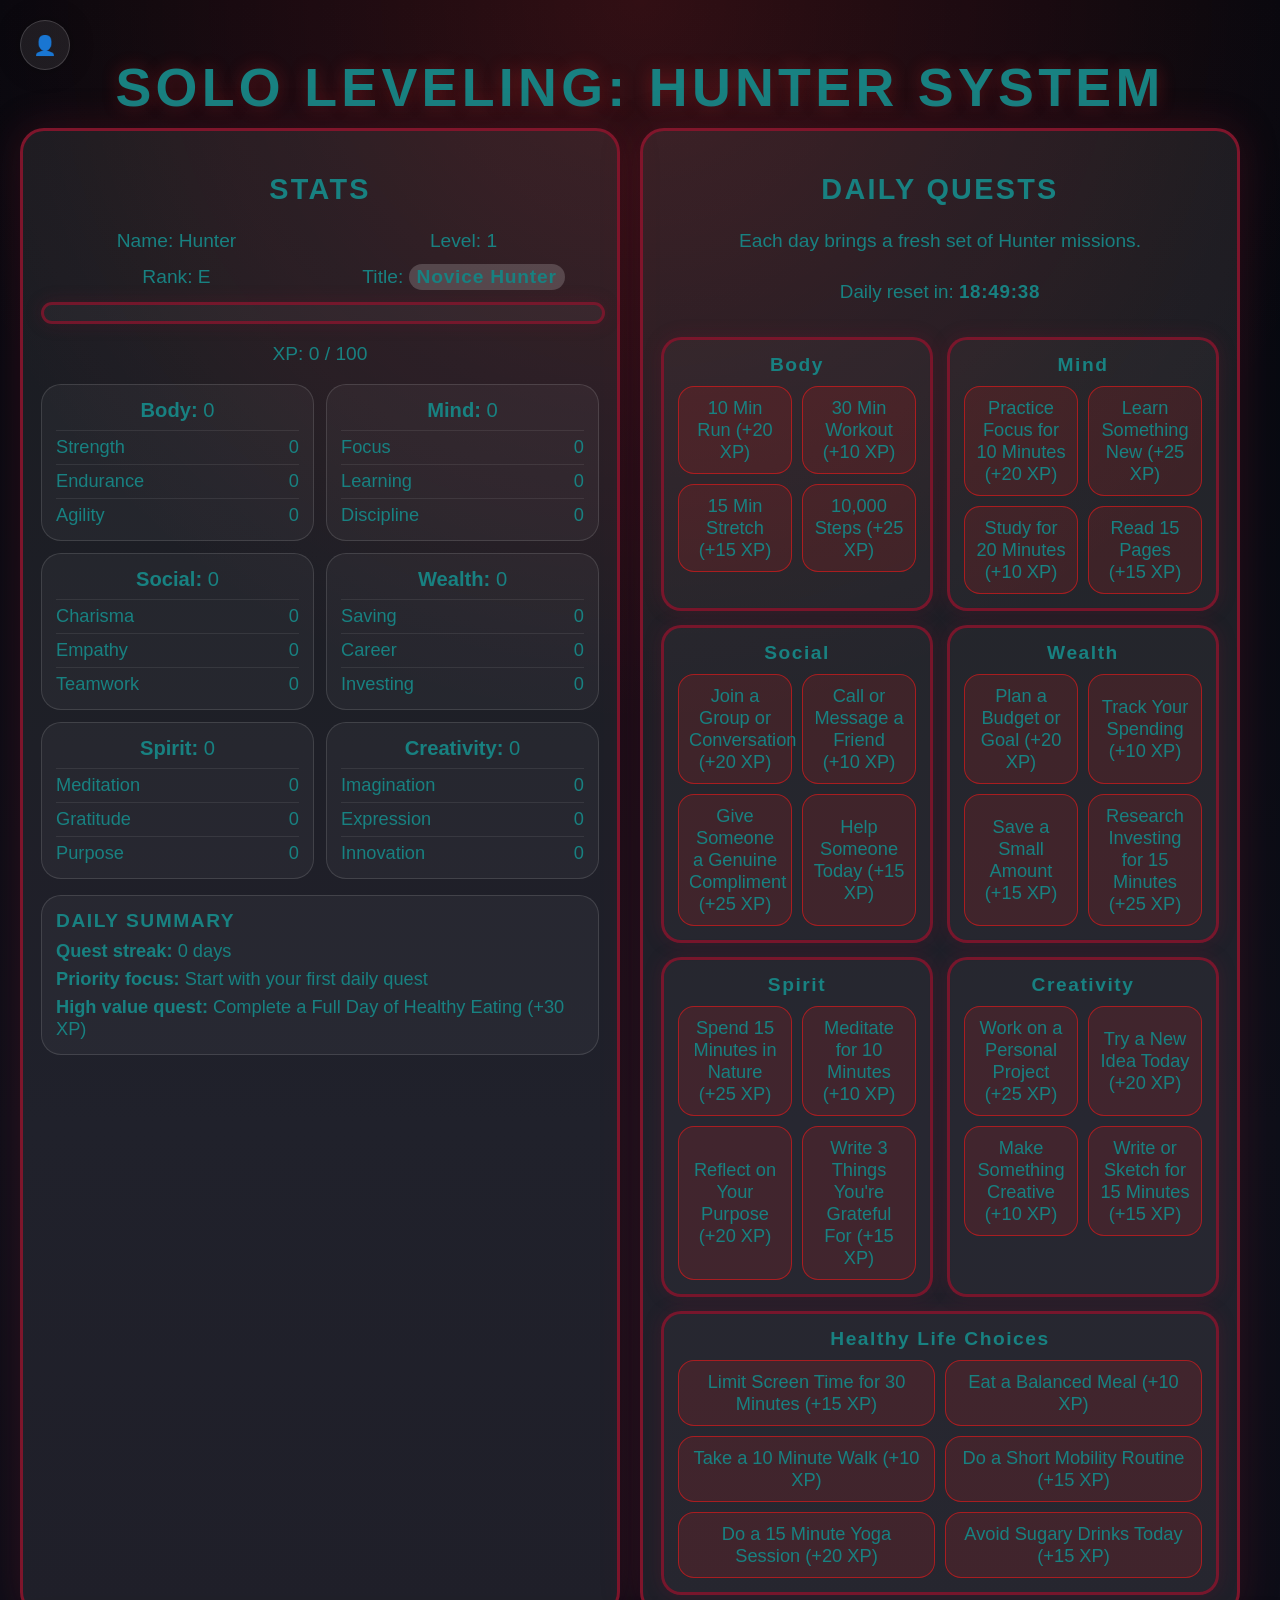
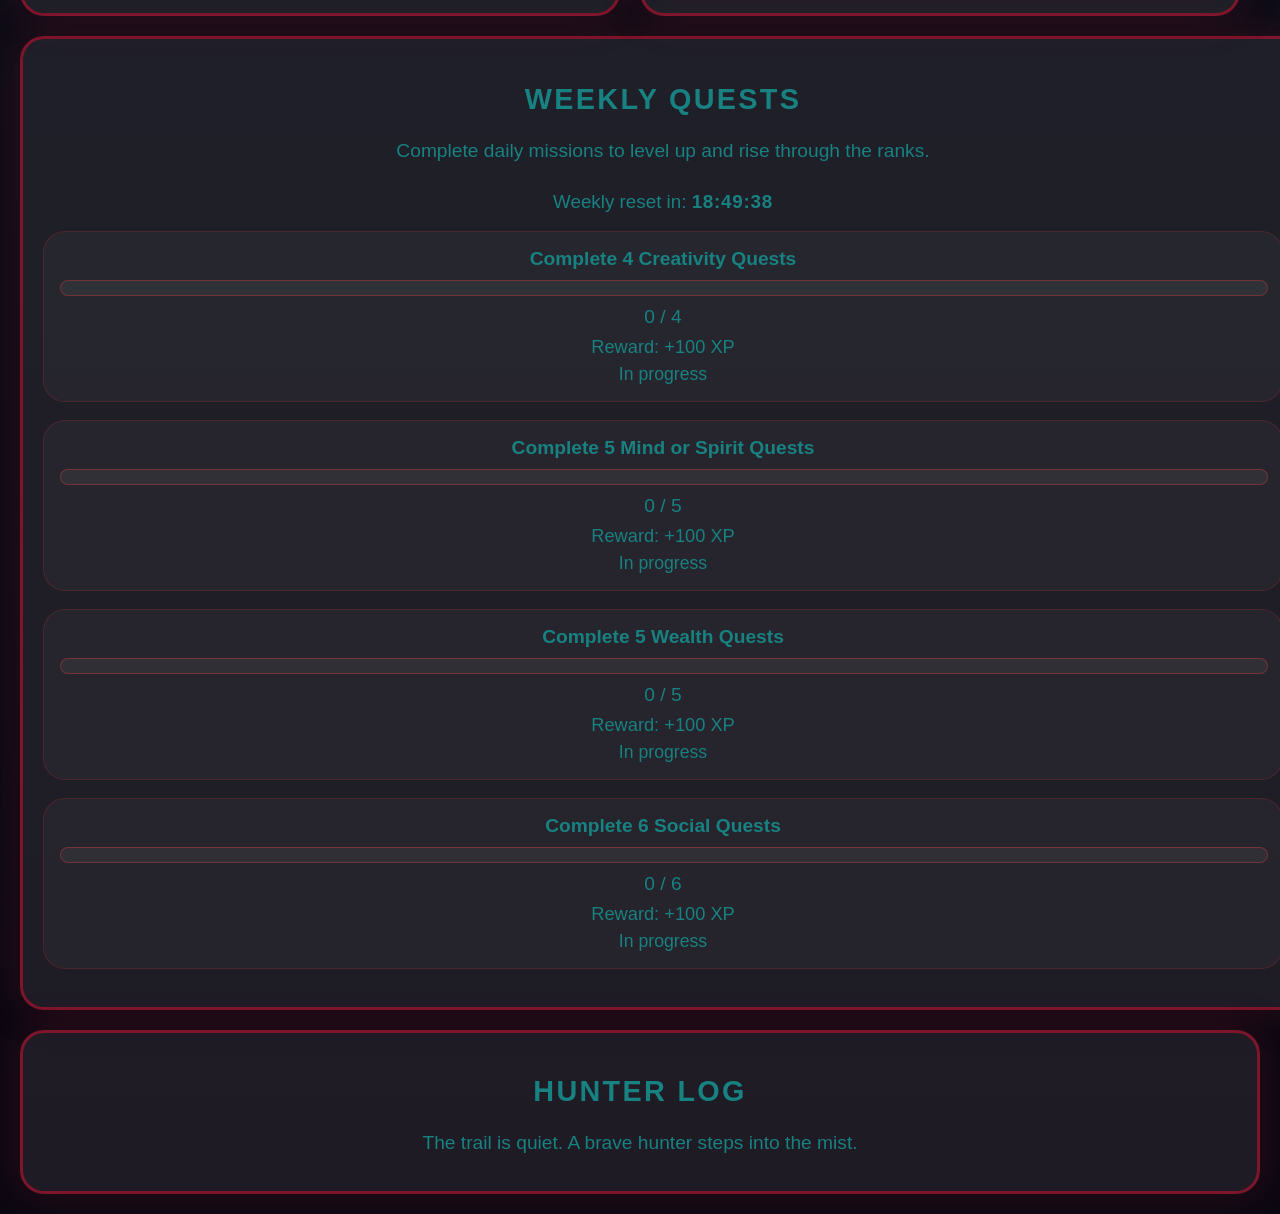
==== index.html @ 5b63851d "Add files via upload" ====
<!DOCTYPE html>
<html>
<head>
    <title>Hunter System</title>
    <link rel="stylesheet" href="style.css">
</head>

<body>

<h1>SOLO LEVELING: HUNTER SYSTEM</h1>

<div id="accountIcon" title="Change Hunter Name">👤</div>
<div id="accountPopup">
    <div class="popupHeader">
        <span>Account</span>
        <button id="closeAccountPopup" type="button">×</button>
    </div>
    <label for="playerNameInput">Hunter Name</label>
    <input id="playerNameInput" type="text" placeholder="Enter your name" maxlength="20">
</div>

<div id="hud">

    <!-- ===================== STATS PANEL ===================== -->
    <div id="statsPanel">
        <h2>STATS</h2>

        <div class="statRow">
            <p>Name: <span id="playerNameDisplay">Hunter</span></p>
            <p>Level: <span id="levelDisplay">1</span></p>
        </div>
        <div class="statRow">
            <p>Rank: <span id="rankDisplay">E</span></p>
            <p>Title: <span id="titleDisplay">Novice Hunter</span></p>
        </div>

        <div id="xpBarContainer">
            <div id="xpBar"></div>
        </div>

        <p>XP: <span id="xpDisplay">0</span> / <span id="xpMaxDisplay">100</span></p>

        <div id="statGrid">

            <div class="statItem">
                <div class="statItemHeader"><strong>Body:</strong> <span id="bodyDisplay">0</span></div>
                <div class="subStatList">
                    <div class="subStat"><span>Strength</span><span id="bodyStrengthDisplay">0</span></div>
                    <div class="subStat"><span>Endurance</span><span id="bodyEnduranceDisplay">0</span></div>
                    <div class="subStat"><span>Agility</span><span id="bodyAgilityDisplay">0</span></div>
                </div>
            </div>

            <div class="statItem">
                <div class="statItemHeader"><strong>Mind:</strong> <span id="mindDisplay">0</span></div>
                <div class="subStatList">
                    <div class="subStat"><span>Focus</span><span id="mindFocusDisplay">0</span></div>
                    <div class="subStat"><span>Learning</span><span id="mindLearningDisplay">0</span></div>
                    <div class="subStat"><span>Discipline</span><span id="mindDisciplineDisplay">0</span></div>
                </div>
            </div>

            <div class="statItem">
                <div class="statItemHeader"><strong>Social:</strong> <span id="socialDisplay">0</span></div>
                <div class="subStatList">
                    <div class="subStat"><span>Charisma</span><span id="socialCharismaDisplay">0</span></div>
                    <div class="subStat"><span>Empathy</span><span id="socialEmpathyDisplay">0</span></div>
                    <div class="subStat"><span>Teamwork</span><span id="socialTeamworkDisplay">0</span></div>
                </div>
            </div>

            <div class="statItem">
                <div class="statItemHeader"><strong>Wealth:</strong> <span id="wealthDisplay">0</span></div>
                <div class="subStatList">
                    <div class="subStat"><span>Saving</span><span id="wealthSavingDisplay">0</span></div>
                    <div class="subStat"><span>Career</span><span id="wealthCareerDisplay">0</span></div>
                    <div class="subStat"><span>Investing</span><span id="wealthInvestingDisplay">0</span></div>
                </div>
            </div>

            <div class="statItem">
                <div class="statItemHeader"><strong>Spirit:</strong> <span id="spiritDisplay">0</span></div>
                <div class="subStatList">
                    <div class="subStat"><span>Meditation</span><span id="spiritMeditationDisplay">0</span></div>
                    <div class="subStat"><span>Gratitude</span><span id="spiritGratitudeDisplay">0</span></div>
                    <div class="subStat"><span>Purpose</span><span id="spiritPurposeDisplay">0</span></div>
                </div>
            </div>

            <div class="statItem">
                <div class="statItemHeader"><strong>Creativity:</strong> <span id="creativityDisplay">0</span></div>
                <div class="subStatList">
                    <div class="subStat"><span>Imagination</span><span id="creativityImaginationDisplay">0</span></div>
                    <div class="subStat"><span>Expression</span><span id="creativityExpressionDisplay">0</span></div>
                    <div class="subStat"><span>Innovation</span><span id="creativityInnovationDisplay">0</span></div>
                </div>
            </div>

        </div>

        <div id="dailySummary" class="dailySummaryPanel">
            <h3>DAILY SUMMARY</h3>
            <ul>
                <li><strong>Quest streak:</strong> <span id="questStreakDisplay">0 days</span></li>
                <li><strong>Priority focus:</strong> <span id="priorityFocusDisplay">Complete your next daily quest</span></li>
                <li><strong>High value quest:</strong> <span id="highPriorityQuestDisplay">None today</span></li>
            </ul>
        </div>
    </div>

    <!-- ===================== DAILY QUEST SYSTEM ===================== -->
    <div id="questPanel">
        <h2>DAILY QUESTS</h2>
        <p>Each day brings a fresh set of Hunter missions.</p>
        <div class="resetRow">
            <span>Daily reset in: <strong id="dailyResetTimer">--:--:--</strong></span>
        </div>
        <div id="dailyQuestList" class="questCategoryGrid"></div>
    </div>
<br />
</div>

<!-- ===================== WEEKLY SYSTEM ===================== -->
<div id="weeklyPanel">
    <h2>WEEKLY QUESTS</h2>

    <p>Complete daily missions to level up and rise through the ranks.</p>
    <div class="resetRow">
        <span>Weekly reset in: <strong id="weeklyResetTimer">--:--:--</strong></span>
    </div>
    <div id="weeklyQuestList"></div>
</div>

<!-- ===================== HUNTER LOG ===================== -->
<div id="logPanel">
    <h2>HUNTER LOG</h2>
    <p id="logText">The trail is quiet. A brave hunter steps into the mist.</p>
</div>

<!-- ===================== GAME ENGINE ===================== -->
<script src="script.js"></script>

</body>
</html>
---- style.css ----
body {
    font-family: 'Inter', sans-serif;
    background: radial-gradient(circle at top center, rgba(255, 50, 50, 0.18), transparent 25%),
                linear-gradient(180deg, #05070d 0%, #0e0f19 40%, #0b0812 100%);
    color: #188181;
    margin: 0;
    padding: 20px;
    min-height: 100vh;
}

html {
    font-size: 120%;
}

h1, h2, h3 {
    color: #188181;
    letter-spacing: 0.08em;
}

h1 {
    text-align: center;
    font-size: 2.8rem;
    margin-bottom: 10px;
    text-shadow: 0 0 18px rgba(255, 40, 40, 0.3);
}

#hud {
    display: flex;
    flex-direction: row;
    gap: 20px;
    width: 100%;
}

#statsPanel, #questPanel, #logPanel, #weeklyPanel {
    background: rgba(255, 255, 255, 0.08);
    border: 3px solid rgba(134, 21, 44, 0.92);
    box-shadow: 0 0 38px rgba(134, 21, 44, 0.28);
    border-radius: 24px;
}

#statsPanel, #questPanel, #logPanel {
    flex: 1;
    padding: 18px;
    text-align: center;
}

#weeklyPanel {
    width: 100%;
    padding: 20px;
    margin-top: 20px;
    text-align: center;
}

#statGrid {
    display: grid;
    grid-template-columns: repeat(2, minmax(0, 1fr));
    gap: 12px;
    margin: 16px 0;
}

.statItem {
    border: 1px solid rgba(255, 255, 255, 0.12);
    padding: 14px;
    background: rgba(255, 255, 255, 0.04);
    border-radius: 20px;
}

.statItemHeader {
    margin-bottom: 8px;
    font-size: 1.05em;
}

.dailySummaryPanel {
    margin-top: 16px;
    padding: 14px;
    border: 1px solid rgba(255, 255, 255, 0.12);
    background: rgba(255, 255, 255, 0.04);
    border-radius: 20px;
    text-align: left;
}

.dailySummaryPanel h3 {
    margin: 0 0 8px;
    font-size: 1rem;
}

.dailySummaryPanel ul {
    list-style: none;
    padding: 0;
    margin: 0;
    display: flex;
    flex-direction: column;
    gap: 6px;
}

.dailySummaryPanel li {
    font-size: 0.95rem;
}

.subStatList {
    display: flex;
    flex-direction: column;
    gap: 6px;
    font-size: 0.95em;
}

.subStat {
    display: flex;
    justify-content: space-between;
    gap: 10px;
    padding-top: 5px;
    border-top: 1px solid rgba(255, 255, 255, 0.08);
}

#xpBarContainer {
    width: 100%;
    height: 16px;
    border-radius: 999px;
    border: 3px solid rgba(134, 21, 44, 0.8);
    background: rgba(255, 255, 255, 0.04);
    margin-top: 10px;
    overflow: hidden;
    box-shadow: 0 0 18px rgba(134, 21, 44, 0.2);
}

#xpBar {
    width: 0%;
    height: 100%;
    background: linear-gradient(90deg, #ff3b3b 0%, #ffbc42 100%);
    transition: width 0.25s ease;
}

#titleDisplay {
    display: inline-block;
    padding: 2px 8px;
    border-radius: 999px;
    background: rgba(255, 255, 255, 0.18);
    color: #188181;
    font-weight: 600;
    letter-spacing: 0.04em;
}

#accountIcon {
    position: fixed;
    top: 20px;
    left: 20px;
    width: 48px;
    height: 48px;
    border-radius: 50%;
    background: rgba(255, 255, 255, 0.08);
    border: 1px solid rgba(255, 255, 255, 0.16);
    display: grid;
    place-items: center;
    cursor: pointer;
    box-shadow: 0 0 24px rgba(0, 0, 0, 0.25);
    z-index: 25;
    transition: transform 0.2s ease, background 0.2s ease;
}

#accountIcon:hover {
    transform: translateY(-2px);
    background: rgba(255, 255, 255, 0.14);
}

#accountPopup {
    position: fixed;
    top: 80px;
    left: 20px;
    width: 280px;
    padding: 18px;
    background: rgba(255, 255, 255, 0.94);
    border: 3px solid rgba(134, 21, 44, 0.92);
    box-shadow: 0 10px 32px rgba(134, 21, 44, 0.2);
    border-radius: 18px;
    display: none;
    z-index: 24;
}

#accountPopup.open {
    display: block;
}

#accountPopup .popupHeader {
    display: flex;
    justify-content: space-between;
    align-items: center;
    margin-bottom: 12px;
    color: #188181;
    font-weight: 600;
}

#accountPopup button {
    width: 32px;
    height: 32px;
    border-radius: 12px;
    border: 1px solid rgba(134, 21, 44, 0.6);
    background: rgba(255, 255, 255, 0.9);
    color: #188181;
    cursor: pointer;
}

#accountPopup label {
    display: block;
    margin-bottom: 8px;
    color: #188181;
    font-size: 0.95rem;
}

#playerNameInput {
    width: 100%;
    border: 1px solid rgba(134, 21, 44, 0.7);
    border-radius: 14px;
    padding: 10px 12px;
    background: #ffffff;
    color: #188181;
    outline: none;
}

#playerNameInput:focus {
    border-color: rgba(255, 90, 90, 0.8);
    box-shadow: 0 0 14px rgba(255, 90, 90, 0.18);
}

.resetRow {
    display: flex;
    justify-content: center;
    padding: 10px 0 18px;
    color: #188181;
    font-size: 0.98rem;
}

.resetRow strong {
    color: #188181;
    letter-spacing: 0.04em;
}

.statRow {
    display: grid;
    grid-template-columns: repeat(2, minmax(150px, 1fr));
    gap: 16px;
    align-items: center;
    margin-bottom: 12px;
}

.statRow p {
    margin: 0;
    white-space: nowrap;
    overflow: hidden;
    text-overflow: ellipsis;
}

button {
    background: rgba(255, 25, 25, 0.12);
    color: #188181;
    border: 1px solid rgba(255, 25, 25, 0.55);
    padding: 10px 14px;
    margin: 4px 0;
    cursor: pointer;
    border-radius: 14px;
    transition: transform 0.2s ease, box-shadow 0.2s ease;
}

button:hover:not(:disabled) {
    transform: translateY(-1px);
    box-shadow: 0 0 18px rgba(255, 70, 70, 0.22);
    background: rgba(255, 25, 25, 0.18);
}

.questCategoryGrid {
    display: grid;
    grid-template-columns: repeat(2, minmax(0, 1fr));
    gap: 14px;
    margin-top: 16px;
}

.questPagination {
    display: flex;
    justify-content: center;
    align-items: center;
    gap: 10px;
    margin-bottom: 10px;
}

.questPageInfo {
    color: #188181;
    font-size: 0.95rem;
    font-weight: 600;
}

.questNavBtn {
    padding: 6px 10px;
    min-width: 38px;
}

.questNavBtn:disabled {
    opacity: 0.45;
    cursor: not-allowed;
    transform: none;
    box-shadow: none;
}

.questCategory {
    border: 3px solid rgba(134, 21, 44, 0.85);
    background: rgba(255, 255, 255, 0.03);
    padding: 14px;
    box-sizing: border-box;
    border-radius: 20px;
    box-shadow: 0 0 18px rgba(134, 21, 44, 0.24);
}

.questCategory.healthy-life-choices {
    width: 100%;
    grid-column: 1 / -1;
}

.questCategory h3 {
    margin: 0 0 10px;
    font-size: 1rem;
}

.questGrid {
    display: grid;
    grid-template-columns: repeat(2, minmax(0, 1fr));
    gap: 10px;
}

.questBtn {
    width: 100%;
    min-height: 48px;
    text-align: center;
    font-size: 0.95em;
    padding: 10px;
    box-sizing: border-box;
    margin: 0;
    border-radius: 16px;
}

button:disabled {
    opacity: 0.55;
    cursor: default;
}

.weeklyQuest {
    margin-bottom: 18px;
    padding: 16px;
    border: 1px solid rgba(255, 45, 45, 0.18);
    border-radius: 22px;
    background: rgba(255, 255, 255, 0.03);
}

.weeklyReward {
    font-size: 0.95em;
    color: #188181;
    margin-top: 8px;
}

.weeklyStatus {
    font-size: 0.92em;
    margin-top: 6px;
    color: #188181;
}

.weeklyBar {
    width: 100%;
    height: 14px;
    border: 1px solid rgba(255, 60, 60, 0.32);
    margin: 10px 0;
    background-color: rgba(255, 255, 255, 0.05);
    border-radius: 999px;
    overflow: hidden;
}

.weeklyProgress {
    height: 100%;
    width: 0%;
    background: linear-gradient(90deg, #ff2238 0%, #ff9b39 100%);
    transition: width 0.25s ease;
}

#logPanel {
    margin-top: 20px;
}
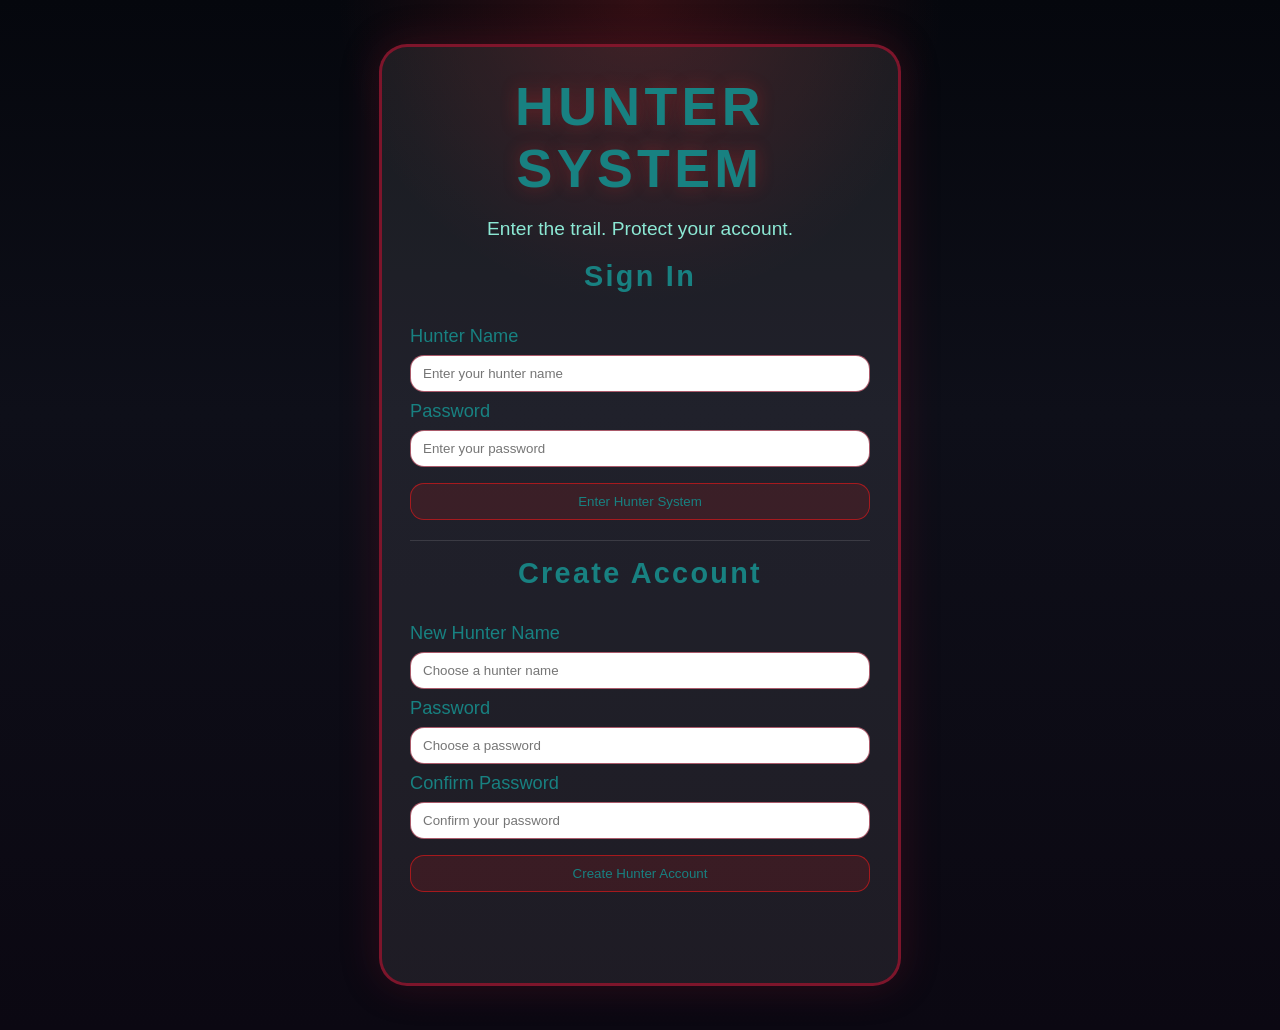
==== commit 08d52067: "Add files via upload" ====
--- a/index.html
+++ b/index.html
@@ -15,8 +15,18 @@
         <span>Account</span>
         <button id="closeAccountPopup" type="button">×</button>
     </div>
+    <label for="accountSelect">Active Hunter</label>
+    <select id="accountSelect"></select>
+
     <label for="playerNameInput">Hunter Name</label>
     <input id="playerNameInput" type="text" placeholder="Enter your name" maxlength="20">
+
+    <label for="newAccountInput">Create New Hunter</label>
+    <input id="newAccountInput" type="text" placeholder="New hunter name" maxlength="20">
+
+    <div class="accountActions">
+        <button id="createAccountButton" type="button">Create Account</button>
+    </div>
 </div>
 
 <div id="hud">
--- a/style.css
+++ b/style.css
@@ -6,6 +6,79 @@
     margin: 0;
     padding: 20px;
     min-height: 100vh;
+}
+
+.authShell {
+    min-height: 100vh;
+    display: grid;
+    place-items: center;
+    padding: 24px;
+}
+
+.authCard {
+    width: min(100%, 460px);
+    padding: 28px;
+    border-radius: 28px;
+    background: rgba(255, 255, 255, 0.08);
+    border: 3px solid rgba(134, 21, 44, 0.92);
+    box-shadow: 0 0 38px rgba(134, 21, 44, 0.28);
+}
+
+.authCard h1,
+.authCard h2 {
+    margin-top: 0;
+    text-align: center;
+}
+
+.authSubtitle {
+    text-align: center;
+    margin-bottom: 20px;
+    color: #8ce8d4;
+}
+
+.authForm {
+    display: flex;
+    flex-direction: column;
+    gap: 8px;
+    margin-bottom: 16px;
+}
+
+.authFormAlt {
+    border-top: 1px solid rgba(255, 255, 255, 0.12);
+    padding-top: 16px;
+}
+
+.authForm label {
+    font-size: 0.95rem;
+    color: #188181;
+}
+
+.authForm input {
+    width: 100%;
+    border: 1px solid rgba(134, 21, 44, 0.7);
+    border-radius: 14px;
+    padding: 10px 12px;
+    background: #ffffff;
+    color: #188181;
+    outline: none;
+    box-sizing: border-box;
+}
+
+.authForm input:focus {
+    border-color: rgba(255, 90, 90, 0.8);
+    box-shadow: 0 0 14px rgba(255, 90, 90, 0.18);
+}
+
+.authForm button {
+    margin-top: 8px;
+    width: 100%;
+}
+
+.authMessage {
+    min-height: 24px;
+    text-align: center;
+    color: #8ce8d4;
+    margin-top: 8px;
 }
 
 html {
@@ -206,7 +279,9 @@
     font-size: 0.95rem;
 }
 
-#playerNameInput {
+#accountPopup select,
+#playerNameInput,
+#newAccountInput {
     width: 100%;
     border: 1px solid rgba(134, 21, 44, 0.7);
     border-radius: 14px;
@@ -214,11 +289,19 @@
     background: #ffffff;
     color: #188181;
     outline: none;
-}
-
-#playerNameInput:focus {
+    box-sizing: border-box;
+    margin-bottom: 10px;
+}
+
+#accountPopup select:focus,
+#playerNameInput:focus,
+#newAccountInput:focus {
     border-color: rgba(255, 90, 90, 0.8);
     box-shadow: 0 0 14px rgba(255, 90, 90, 0.18);
+}
+
+.accountActions {
+    margin-top: 6px;
 }
 
 .resetRow {
